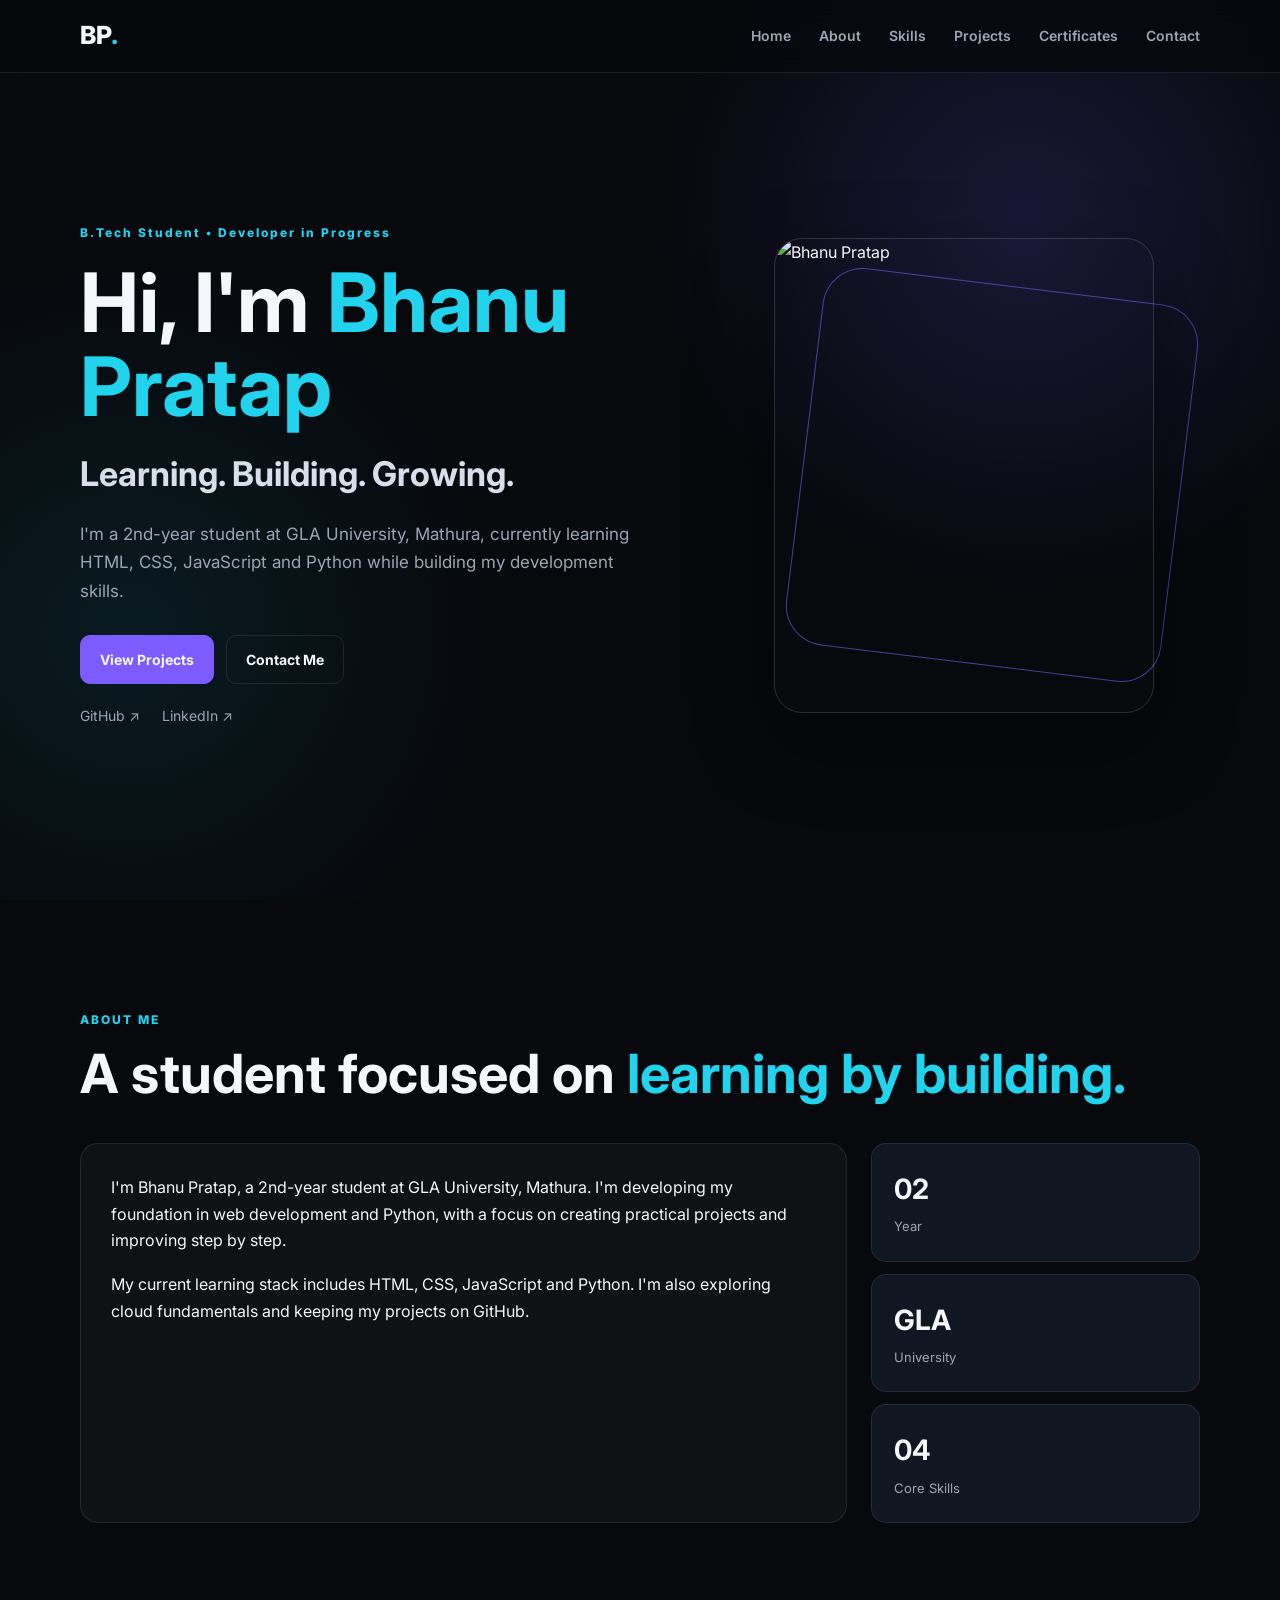
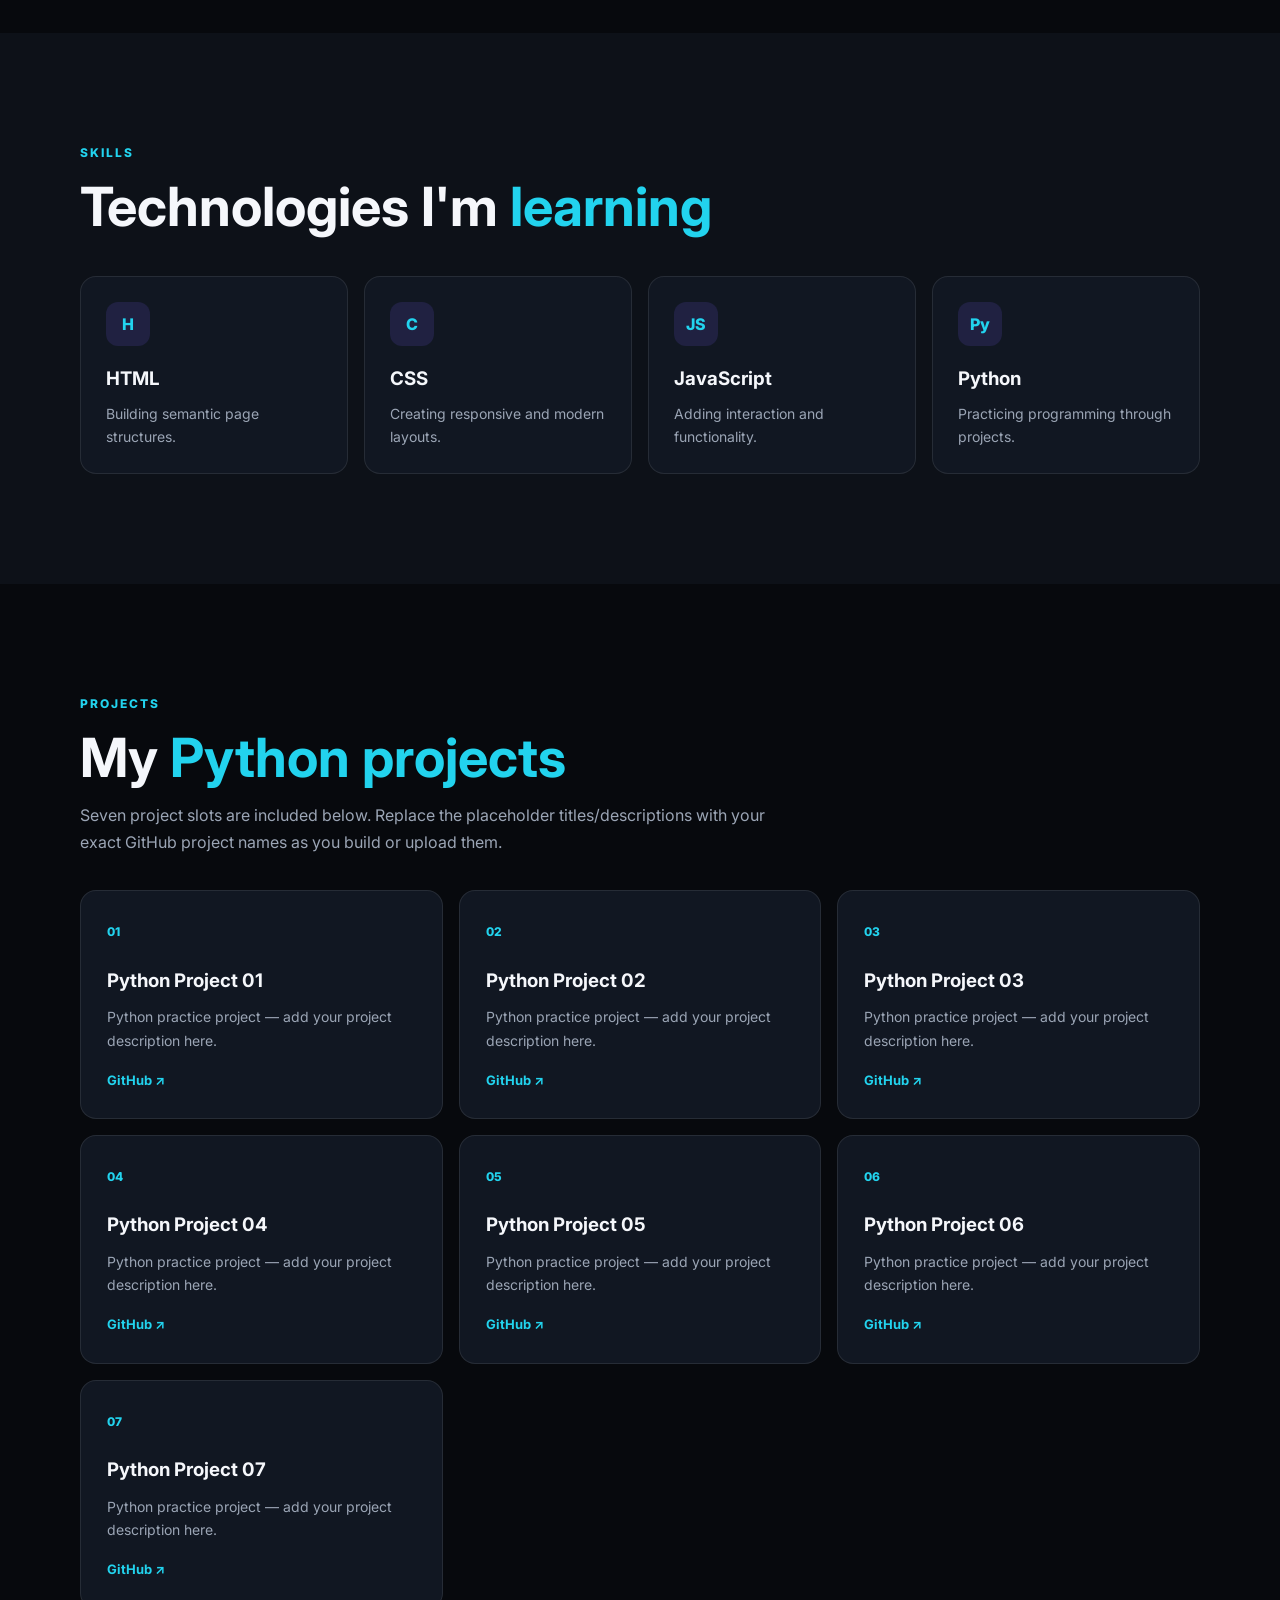
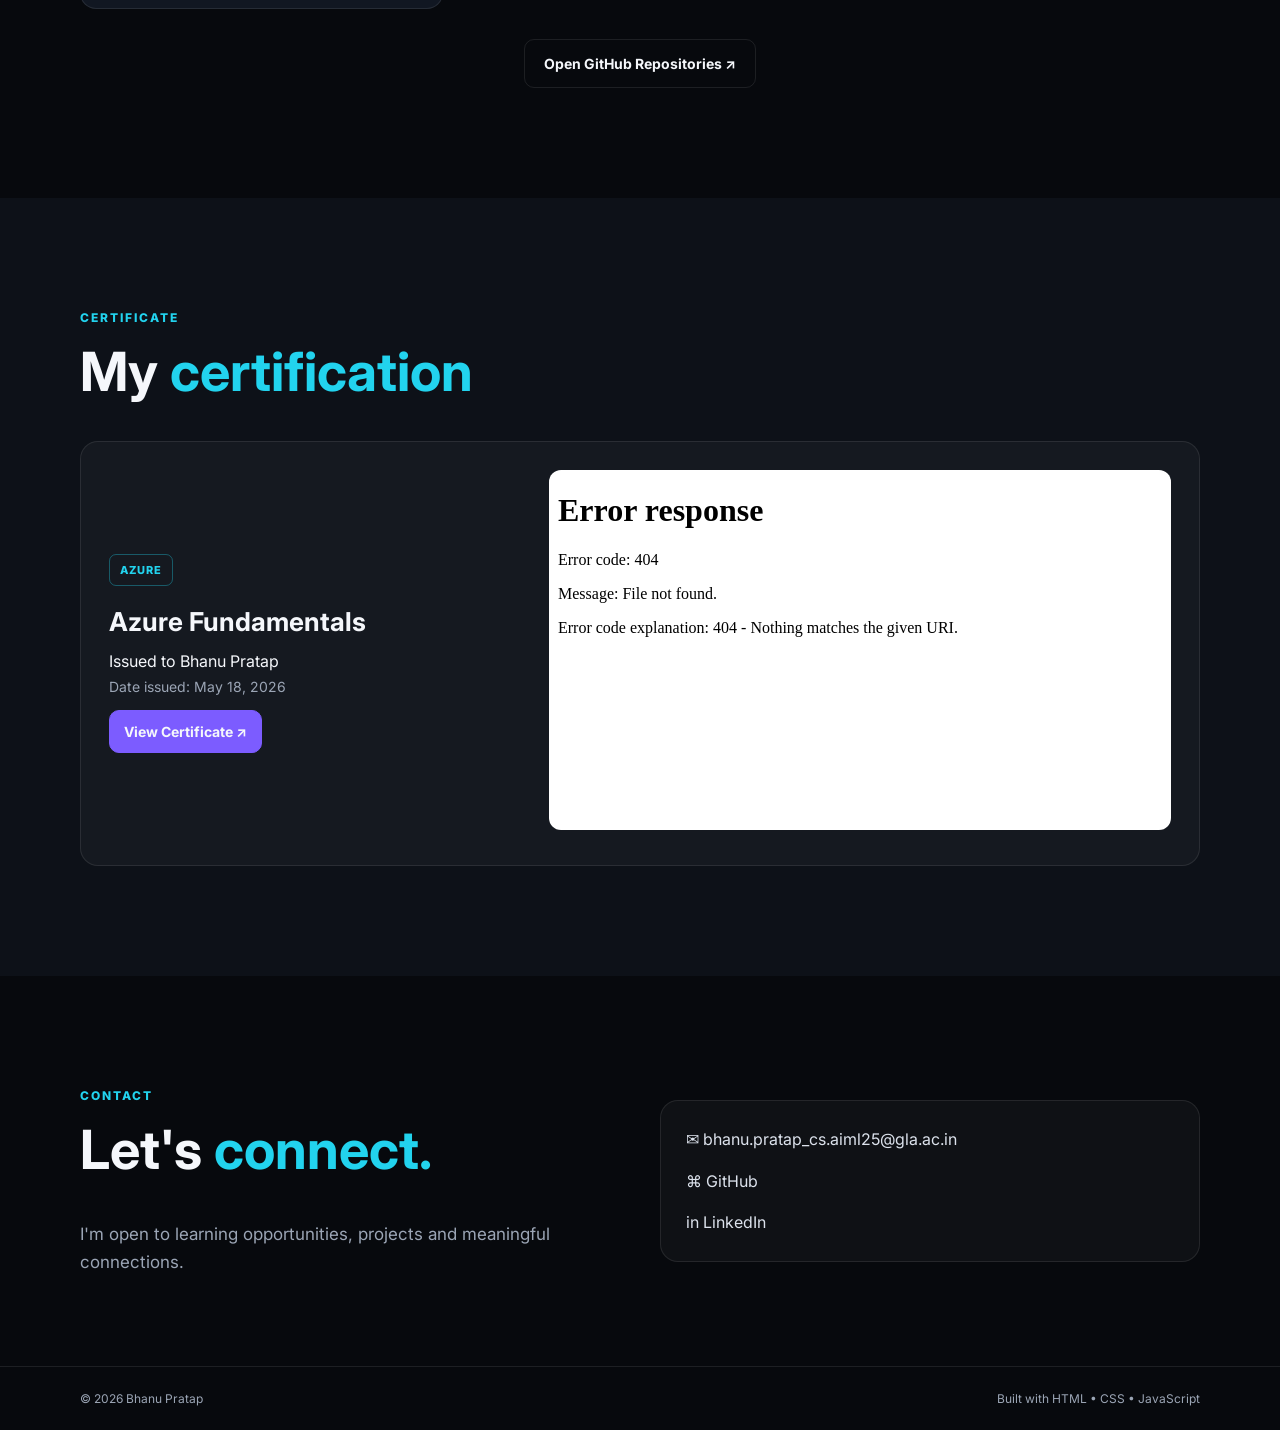
==== index.html @ 11e1edfe "Add files via upload" ====
<!DOCTYPE html>
<html lang="en">
<head>
  <meta charset="UTF-8">
  <meta name="viewport" content="width=device-width, initial-scale=1.0">
  <meta name="description" content="Bhanu Pratap - B.Tech student portfolio">
  <title>Bhanu Pratap | Portfolio</title>
  <link rel="stylesheet" href="style.css">
</head>
<body>
  <header class="header">
    <nav class="nav container">
      <a class="logo" href="#home">BP<span>.</span></a>
      <button class="menu-btn" aria-label="Open menu">☰</button>
      <div class="nav-links">
        <a href="#home">Home</a>
        <a href="#about">About</a>
        <a href="#skills">Skills</a>
        <a href="#projects">Projects</a>
        <a href="#certificates">Certificates</a>
        <a href="#contact">Contact</a>
      </div>
    </nav>
  </header>

  <main>
    <section id="home" class="hero">
      <div class="container hero-grid">
        <div class="hero-text">
          <p class="eyebrow">B.Tech Student • Developer in Progress</p>
          <h1>Hi, I'm <span>Bhanu Pratap</span></h1>
          <h2>Learning. Building. Growing.</h2>
          <p class="lead">
            I'm a 2nd-year student at GLA University, Mathura, currently learning
            HTML, CSS, JavaScript and Python while building my development skills.
          </p>
          <div class="buttons">
            <a class="btn primary" href="#projects">View Projects</a>
            <a class="btn secondary" href="mailto:bhanu.pratap_cs.aiml25@gla.ac.in">Contact Me</a>
          </div>
          <div class="socials">
            <a href="https://github.com/bhanupratapcsaiml25-art" target="_blank" rel="noopener">GitHub ↗</a>
            <a href="https://www.linkedin.com/in/bhanu-pratap-84a131381?utm_source=share_via&utm_content=profile&utm_medium=member_android" target="_blank" rel="noopener">LinkedIn ↗</a>
          </div>
        </div>
        <div class="hero-photo">
          <div class="photo-ring"></div>
          <img src="assets/profile.jpg" alt="Bhanu Pratap">
        </div>
      </div>
    </section>

    <section id="about" class="section">
      <div class="container">
        <p class="section-tag">ABOUT ME</p>
        <h2 class="section-title">A student focused on <span>learning by building.</span></h2>
        <div class="about-grid">
          <div class="glass card">
            <p>
              I'm Bhanu Pratap, a 2nd-year student at GLA University, Mathura.
              I'm developing my foundation in web development and Python, with a
              focus on creating practical projects and improving step by step.
            </p>
            <p>
              My current learning stack includes HTML, CSS, JavaScript and Python.
              I'm also exploring cloud fundamentals and keeping my projects on GitHub.
            </p>
          </div>
          <div class="facts">
            <div class="fact"><strong>02</strong><span>Year</span></div>
            <div class="fact"><strong>GLA</strong><span>University</span></div>
            <div class="fact"><strong>04</strong><span>Core Skills</span></div>
          </div>
        </div>
      </div>
    </section>

    <section id="skills" class="section alt">
      <div class="container">
        <p class="section-tag">SKILLS</p>
        <h2 class="section-title">Technologies I'm <span>learning</span></h2>
        <div class="skill-grid">
          <div class="skill-card"><div class="skill-icon">H</div><h3>HTML</h3><p>Building semantic page structures.</p></div>
          <div class="skill-card"><div class="skill-icon">C</div><h3>CSS</h3><p>Creating responsive and modern layouts.</p></div>
          <div class="skill-card"><div class="skill-icon">JS</div><h3>JavaScript</h3><p>Adding interaction and functionality.</p></div>
          <div class="skill-card"><div class="skill-icon">Py</div><h3>Python</h3><p>Practicing programming through projects.</p></div>
        </div>
      </div>
    </section>

    <section id="projects" class="section">
      <div class="container">
        <p class="section-tag">PROJECTS</p>
        <h2 class="section-title">My <span>Python projects</span></h2>
        <p class="section-subtitle">
          Seven project slots are included below. Replace the placeholder titles/descriptions
          with your exact GitHub project names as you build or upload them.
        </p>
        <div class="project-grid">
          <article class="project-card"><span class="number">01</span><h3>Python Project 01</h3><p>Python practice project — add your project description here.</p><a href="https://github.com/bhanupratapcsaiml25-art" target="_blank">GitHub ↗</a></article>
          <article class="project-card"><span class="number">02</span><h3>Python Project 02</h3><p>Python practice project — add your project description here.</p><a href="https://github.com/bhanupratapcsaiml25-art" target="_blank">GitHub ↗</a></article>
          <article class="project-card"><span class="number">03</span><h3>Python Project 03</h3><p>Python practice project — add your project description here.</p><a href="https://github.com/bhanupratapcsaiml25-art" target="_blank">GitHub ↗</a></article>
          <article class="project-card"><span class="number">04</span><h3>Python Project 04</h3><p>Python practice project — add your project description here.</p><a href="https://github.com/bhanupratapcsaiml25-art" target="_blank">GitHub ↗</a></article>
          <article class="project-card"><span class="number">05</span><h3>Python Project 05</h3><p>Python practice project — add your project description here.</p><a href="https://github.com/bhanupratapcsaiml25-art" target="_blank">GitHub ↗</a></article>
          <article class="project-card"><span class="number">06</span><h3>Python Project 06</h3><p>Python practice project — add your project description here.</p><a href="https://github.com/bhanupratapcsaiml25-art" target="_blank">GitHub ↗</a></article>
          <article class="project-card"><span class="number">07</span><h3>Python Project 07</h3><p>Python practice project — add your project description here.</p><a href="https://github.com/bhanupratapcsaiml25-art" target="_blank">GitHub ↗</a></article>
        </div>
        <div class="center"><a class="btn secondary" href="https://github.com/bhanupratapcsaiml25-art?tab=repositories" target="_blank">Open GitHub Repositories ↗</a></div>
      </div>
    </section>

    <section id="certificates" class="section alt">
      <div class="container">
        <p class="section-tag">CERTIFICATE</p>
        <h2 class="section-title">My <span>certification</span></h2>
        <div class="certificate glass">
          <div>
            <div class="certificate-badge">AZURE</div>
            <h3>Azure Fundamentals</h3>
            <p>Issued to Bhanu Pratap</p>
            <p class="muted">Date issued: May 18, 2026</p>
            <a class="btn primary small" href="assets/azure-fundamentals.pdf" target="_blank">View Certificate ↗</a>
          </div>
          <div class="certificate-preview">
            <iframe src="assets/azure-fundamentals.pdf" title="Azure Fundamentals certificate"></iframe>
          </div>
        </div>
      </div>
    </section>

    <section id="contact" class="section contact-section">
      <div class="container contact">
        <div>
          <p class="section-tag">CONTACT</p>
          <h2 class="section-title">Let's <span>connect.</span></h2>
          <p class="lead">I'm open to learning opportunities, projects and meaningful connections.</p>
        </div>
        <div class="contact-card glass">
          <a href="mailto:bhanu.pratap_cs.aiml25@gla.ac.in">✉ bhanu.pratap_cs.aiml25@gla.ac.in</a>
          <a href="https://github.com/bhanupratapcsaiml25-art" target="_blank">⌘ GitHub</a>
          <a href="https://www.linkedin.com/in/bhanu-pratap-84a131381?utm_source=share_via&utm_content=profile&utm_medium=member_android" target="_blank">in LinkedIn</a>
        </div>
      </div>
    </section>
  </main>

  <footer>
    <div class="container footer-inner">
      <span>© <span id="year"></span> Bhanu Pratap</span>
      <span>Built with HTML • CSS • JavaScript</span>
    </div>
  </footer>

  <script src="script.js"></script>
</body>
</html>
---- style.css ----
@import url('https://fonts.googleapis.com/css2?family=Inter:wght@400;500;600;700;800&display=swap');

:root{
  --bg:#07090d; --surface:#0d1118; --surface2:#111722; --text:#f5f7fb;
  --muted:#9ba5b5; --line:rgba(255,255,255,.09); --accent:#7c5cff; --accent2:#22d3ee;
}
*{box-sizing:border-box;margin:0;padding:0}
html{scroll-behavior:smooth}
body{font-family:Inter,Arial,sans-serif;background:var(--bg);color:var(--text);line-height:1.65}
a{color:inherit;text-decoration:none}
.container{width:min(1120px,92%);margin:auto}
.header{position:fixed;top:0;left:0;width:100%;z-index:20;background:rgba(7,9,13,.75);backdrop-filter:blur(14px);border-bottom:1px solid var(--line)}
.nav{height:72px;display:flex;align-items:center;justify-content:space-between}
.logo{font-size:25px;font-weight:800}.logo span,.section-title span,h1 span{color:var(--accent2)}
.nav-links{display:flex;gap:28px}.nav-links a{color:var(--muted);font-size:14px;font-weight:600}.nav-links a:hover{color:white}
.menu-btn{display:none;background:none;border:0;color:white;font-size:25px}
.hero{min-height:100vh;display:flex;align-items:center;padding:120px 0 70px;background:radial-gradient(circle at 80% 25%,rgba(124,92,255,.17),transparent 30%),radial-gradient(circle at 10% 70%,rgba(34,211,238,.09),transparent 28%)}
.hero-grid{display:grid;grid-template-columns:1.1fr .9fr;align-items:center;gap:70px}
.eyebrow,.section-tag{color:var(--accent2);font-size:12px;font-weight:800;letter-spacing:2px}
h1{font-size:clamp(46px,7vw,82px);line-height:1.02;margin:18px 0}
.hero h2{font-size:clamp(22px,3vw,34px);margin-bottom:18px;color:#d8deea}
.lead{color:var(--muted);max-width:650px;font-size:17px}
.buttons{display:flex;gap:12px;margin:30px 0 20px;flex-wrap:wrap}
.btn{display:inline-flex;align-items:center;justify-content:center;padding:12px 19px;border-radius:10px;font-weight:700;font-size:14px;border:1px solid var(--line)}
.btn.primary{background:var(--accent);border-color:var(--accent)}.btn.secondary{background:transparent}
.btn:hover{transform:translateY(-2px)}.small{padding:9px 14px;margin-top:12px}
.socials{display:flex;gap:22px;color:var(--muted);font-size:14px}.socials a:hover{color:white}
.hero-photo{position:relative;display:flex;justify-content:center}
.hero-photo img{width:min(380px,80vw);aspect-ratio:4/5;object-fit:cover;border-radius:28px;position:relative;z-index:2;border:1px solid rgba(255,255,255,.15);box-shadow:0 30px 80px rgba(0,0,0,.45)}
.photo-ring{position:absolute;width:80%;height:80%;border:1px solid rgba(124,92,255,.6);border-radius:40px;transform:rotate(7deg);top:10%;right:4%}
.section{padding:110px 0}.alt{background:var(--surface)}
.section-title{font-size:clamp(32px,5vw,54px);line-height:1.1;margin:14px 0 40px}
.section-subtitle{color:var(--muted);max-width:720px;margin:-25px 0 35px}
.about-grid{display:grid;grid-template-columns:1.4fr .6fr;gap:24px}.glass{background:rgba(255,255,255,.035);border:1px solid var(--line);border-radius:18px}
.card{padding:30px}.card p+p{margin-top:18px}
.facts{display:grid;gap:12px}.fact{background:var(--surface2);border:1px solid var(--line);padding:22px;border-radius:15px}.fact strong{font-size:28px;display:block}.fact span{color:var(--muted);font-size:13px}
.skill-grid{display:grid;grid-template-columns:repeat(4,1fr);gap:16px}.skill-card{background:var(--surface2);border:1px solid var(--line);padding:25px;border-radius:16px}.skill-icon{width:44px;height:44px;display:grid;place-items:center;border-radius:12px;background:rgba(124,92,255,.14);color:var(--accent2);font-weight:800;margin-bottom:18px}.skill-card h3{margin-bottom:7px}.skill-card p,.muted{color:var(--muted);font-size:14px}
.project-grid{display:grid;grid-template-columns:repeat(3,1fr);gap:16px}.project-card{position:relative;background:var(--surface2);border:1px solid var(--line);padding:26px;border-radius:16px;min-height:210px;transition:.25s}.project-card:hover{transform:translateY(-5px);border-color:rgba(124,92,255,.5)}.number{color:var(--accent2);font-weight:800;font-size:12px}.project-card h3{margin:22px 0 9px}.project-card p{color:var(--muted);font-size:14px}.project-card a{display:inline-block;margin-top:18px;color:var(--accent2);font-weight:700;font-size:13px}.center{text-align:center;margin-top:30px}
.certificate{padding:28px;display:grid;grid-template-columns:.8fr 1.2fr;gap:25px;align-items:center}.certificate-badge{display:inline-block;border:1px solid rgba(34,211,238,.35);color:var(--accent2);padding:6px 10px;border-radius:7px;font-size:11px;font-weight:800;letter-spacing:1px}.certificate h3{font-size:26px;margin:15px 0 4px}.certificate-preview iframe{width:100%;height:360px;border:1px solid var(--line);border-radius:12px;background:white}
.contact-section{padding-bottom:90px}.contact{display:grid;grid-template-columns:1fr 1fr;gap:40px;align-items:center}.contact-card{padding:25px;display:grid;gap:15px}.contact-card a{color:#dce2ec}.contact-card a:hover{color:var(--accent2)}
footer{border-top:1px solid var(--line);padding:22px 0;color:var(--muted);font-size:12px}.footer-inner{display:flex;justify-content:space-between;gap:20px}
@media(max-width:800px){
  .menu-btn{display:block}.nav-links{display:none;position:absolute;top:72px;left:0;width:100%;background:var(--surface);padding:20px;flex-direction:column;gap:15px}.nav-links.open{display:flex}
  .hero-grid,.about-grid,.certificate,.contact{grid-template-columns:1fr}.hero{padding-top:120px}.hero-photo{order:-1}.hero-photo img{width:260px}.skill-grid{grid-template-columns:1fr 1fr}.project-grid{grid-template-columns:1fr 1fr}
}
@media(max-width:520px){.skill-grid,.project-grid{grid-template-columns:1fr}h1{font-size:48px}.section{padding:80px 0}.footer-inner{flex-direction:column}}
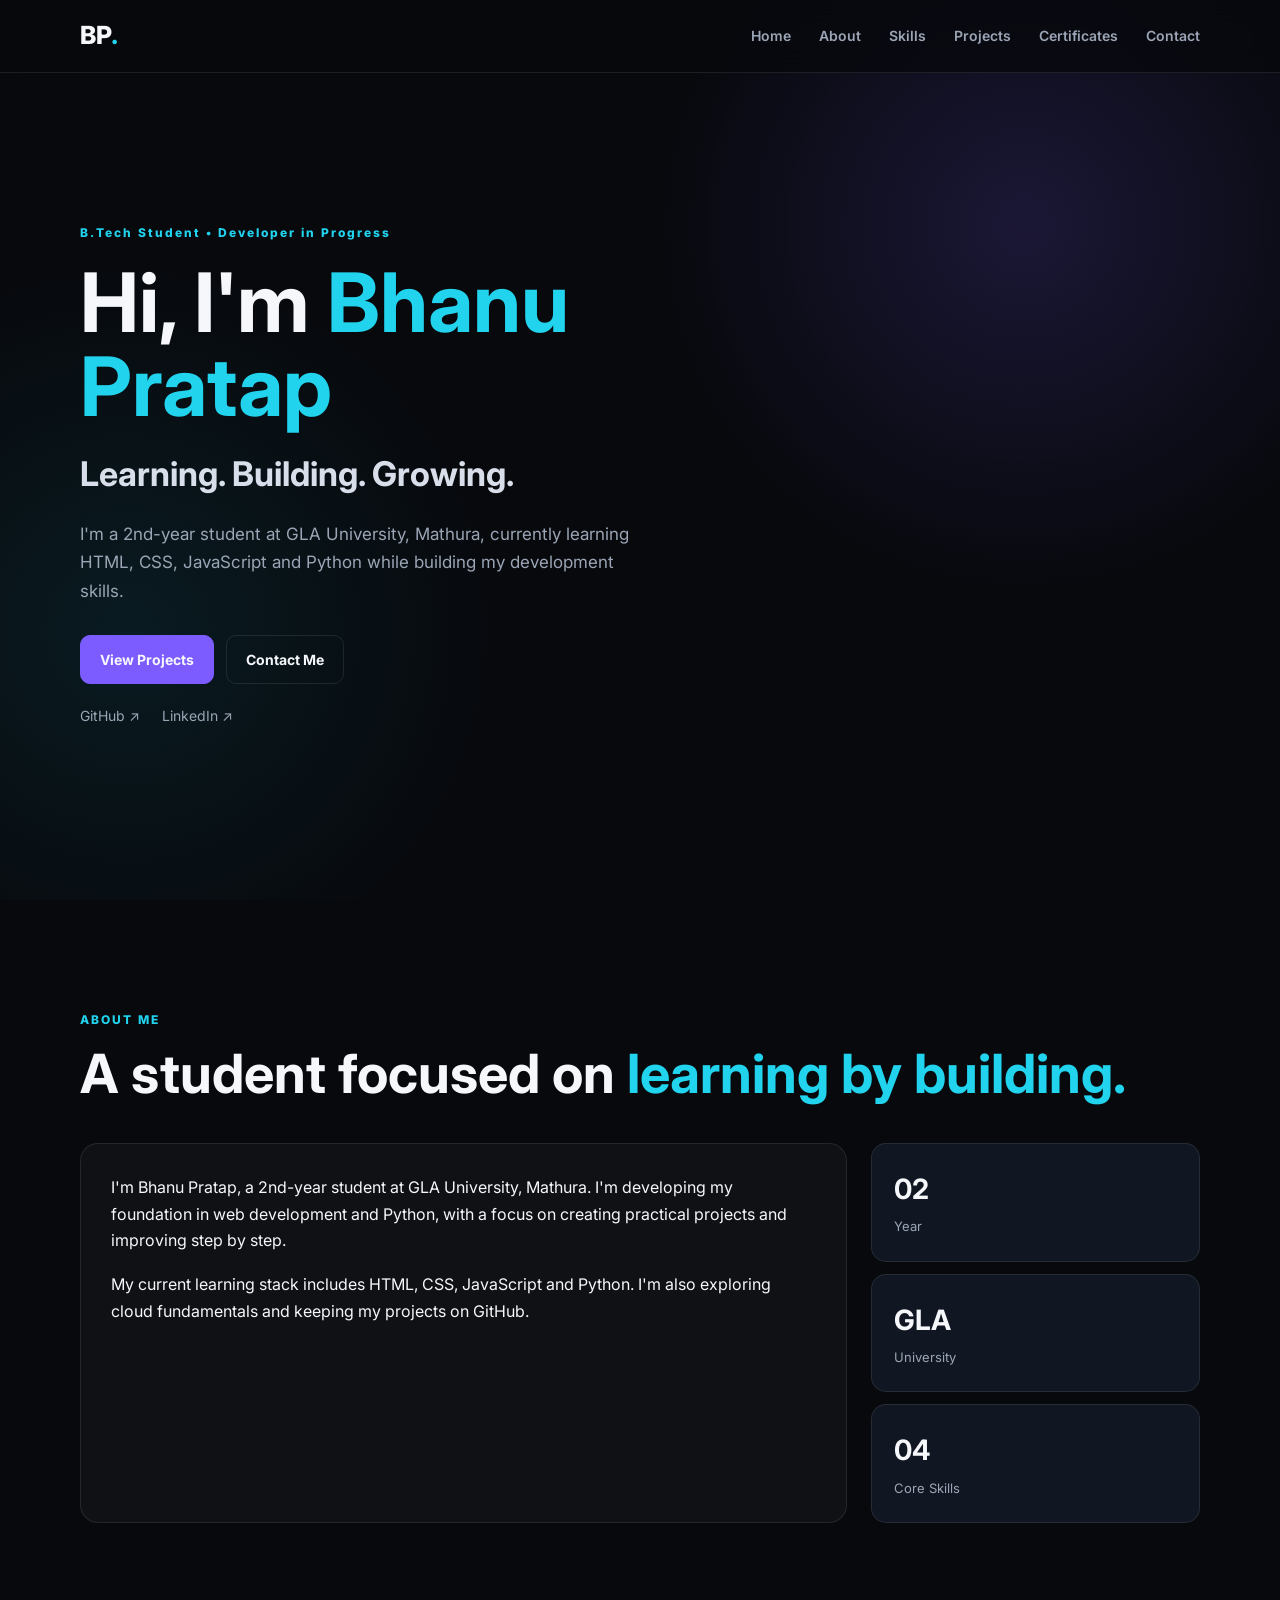
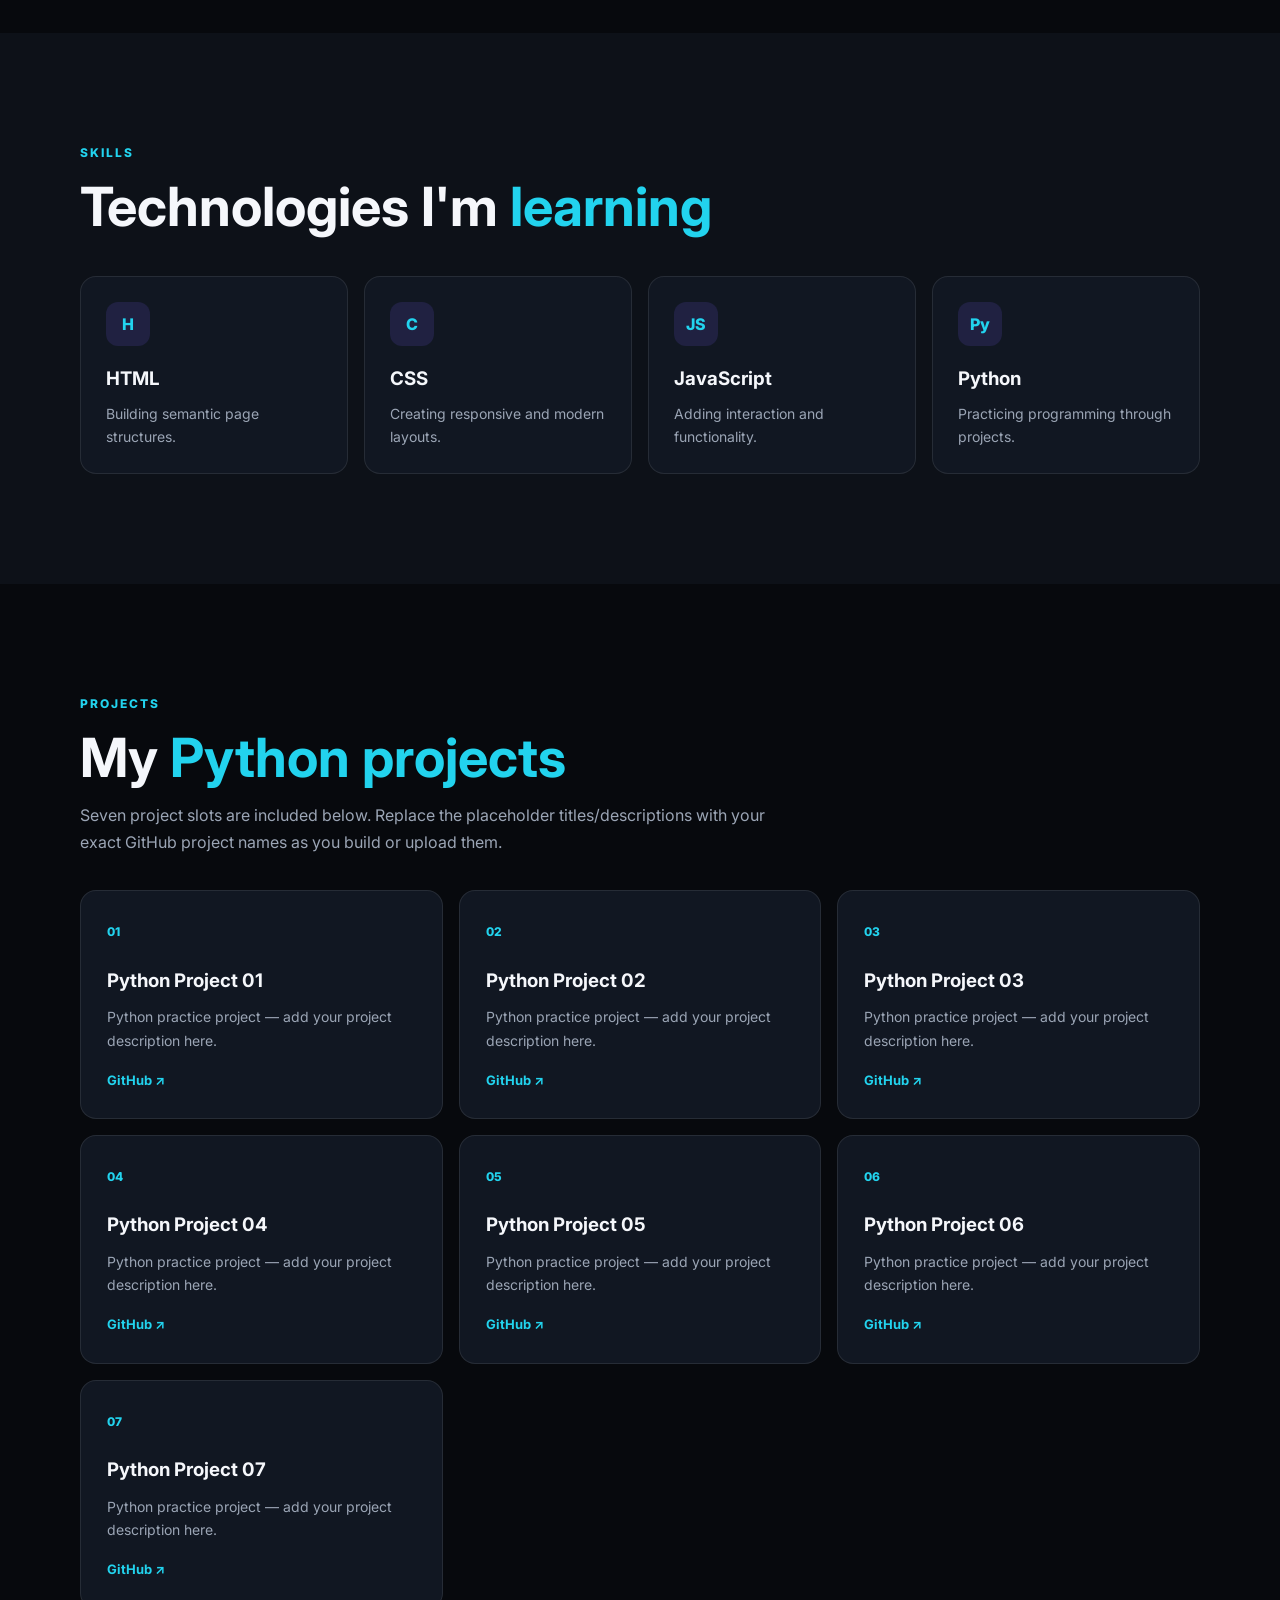
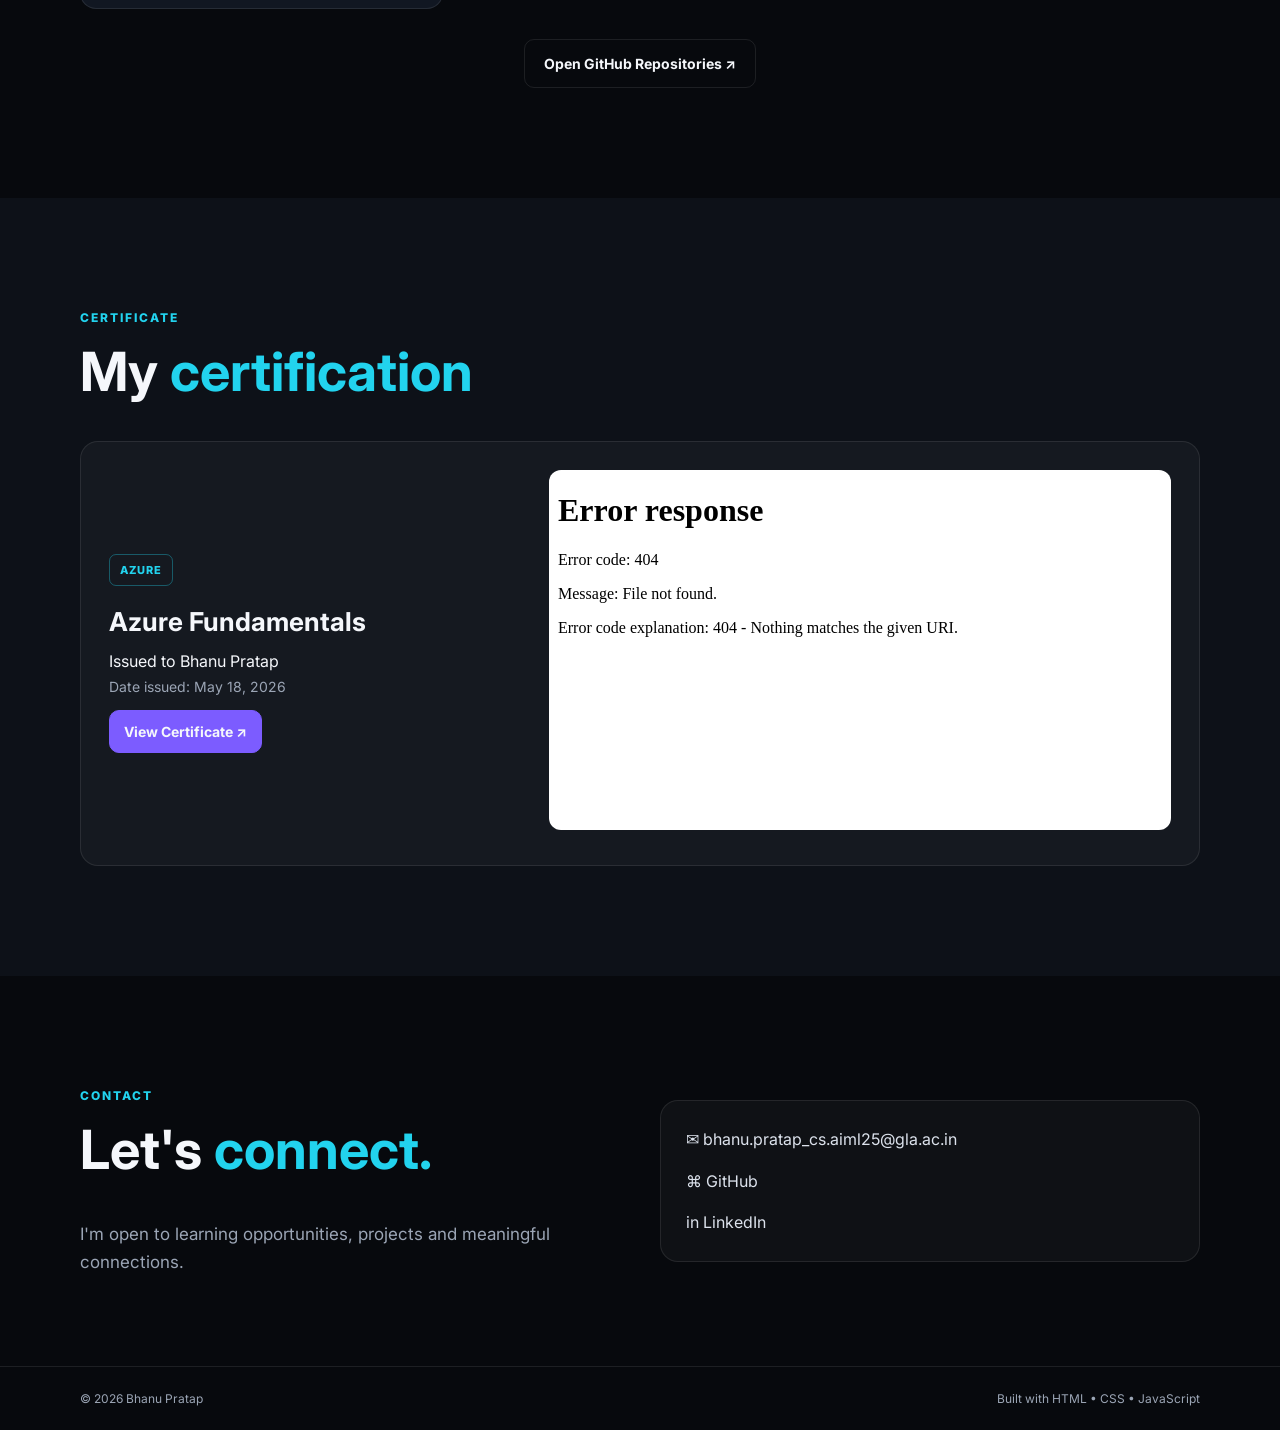
==== commit bf32593a: "Update index.html" ====
--- a/index.html
+++ b/index.html
@@ -43,10 +43,7 @@
             <a href="https://www.linkedin.com/in/bhanu-pratap-84a131381?utm_source=share_via&utm_content=profile&utm_medium=member_android" target="_blank" rel="noopener">LinkedIn ↗</a>
           </div>
         </div>
-        <div class="hero-photo">
-          <div class="photo-ring"></div>
-          <img src="assets/profile.jpg" alt="Bhanu Pratap">
-        </div>
+        
       </div>
     </section>
 
